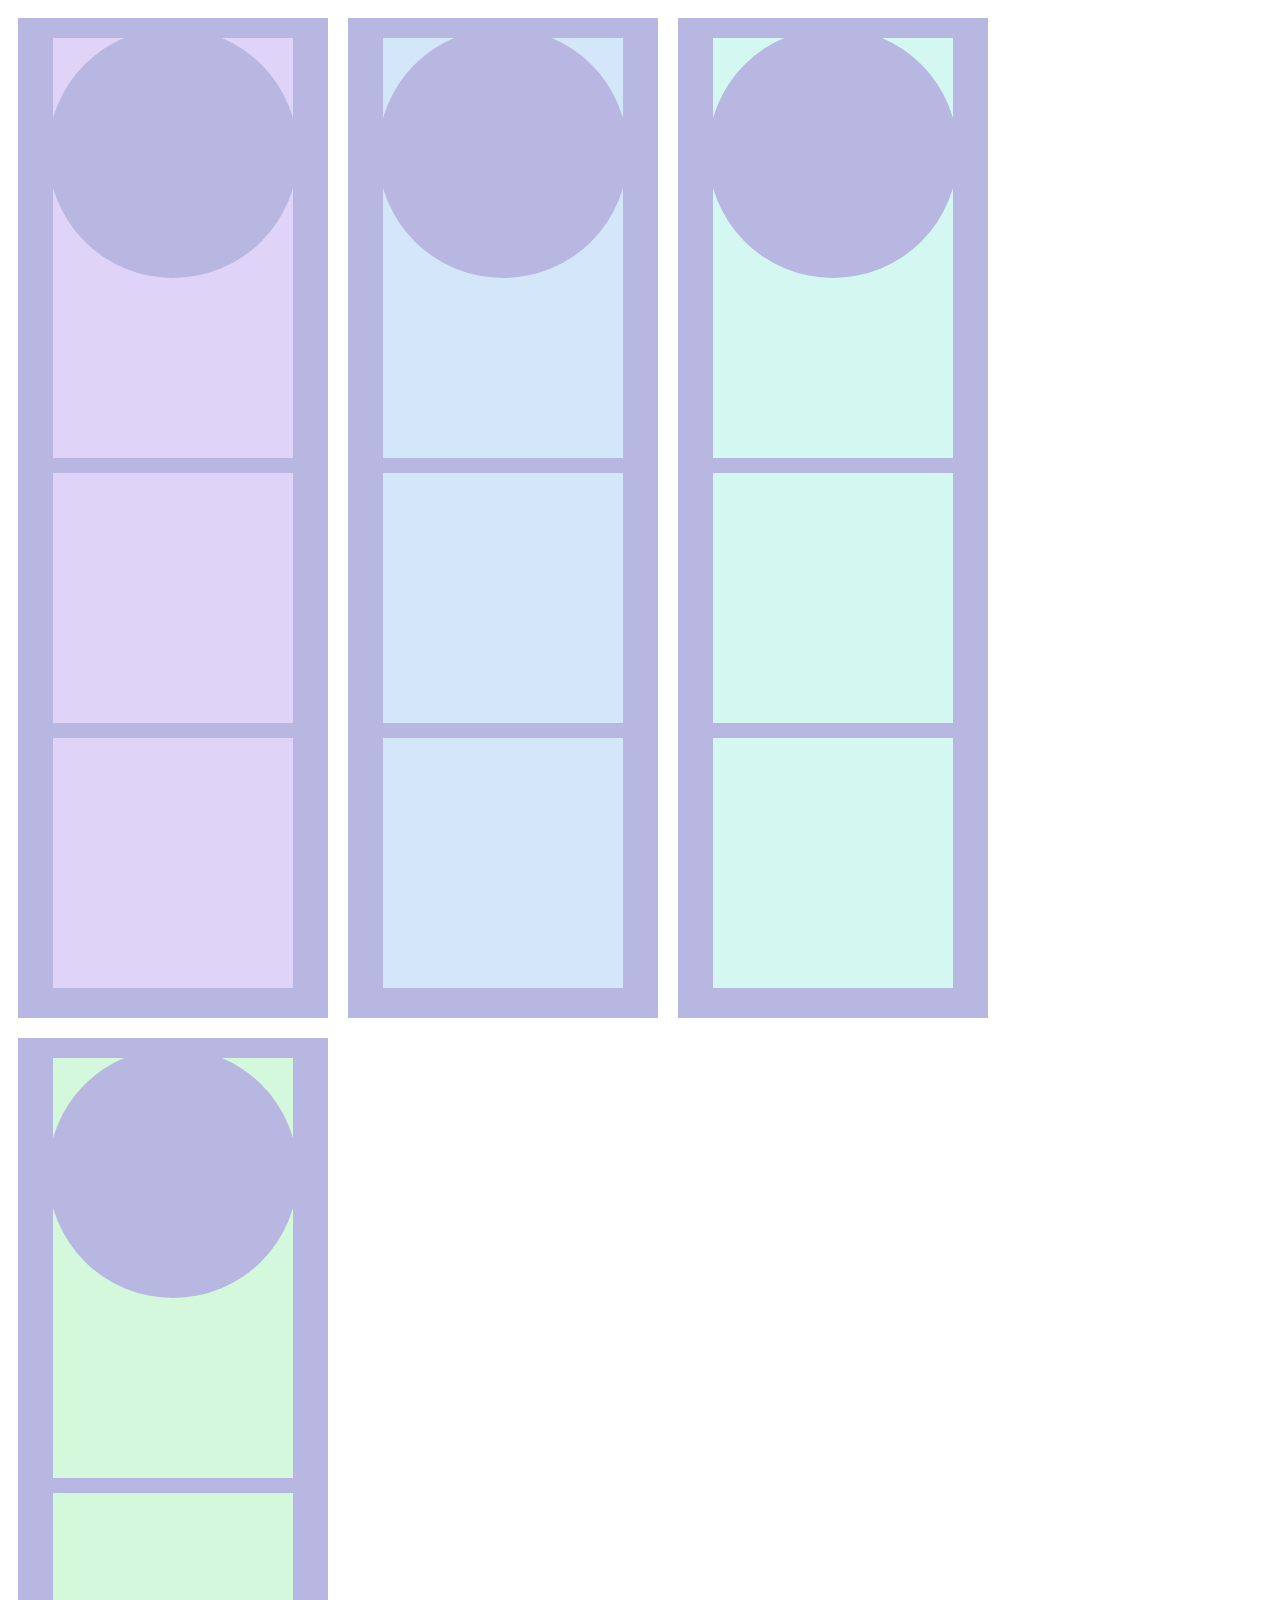
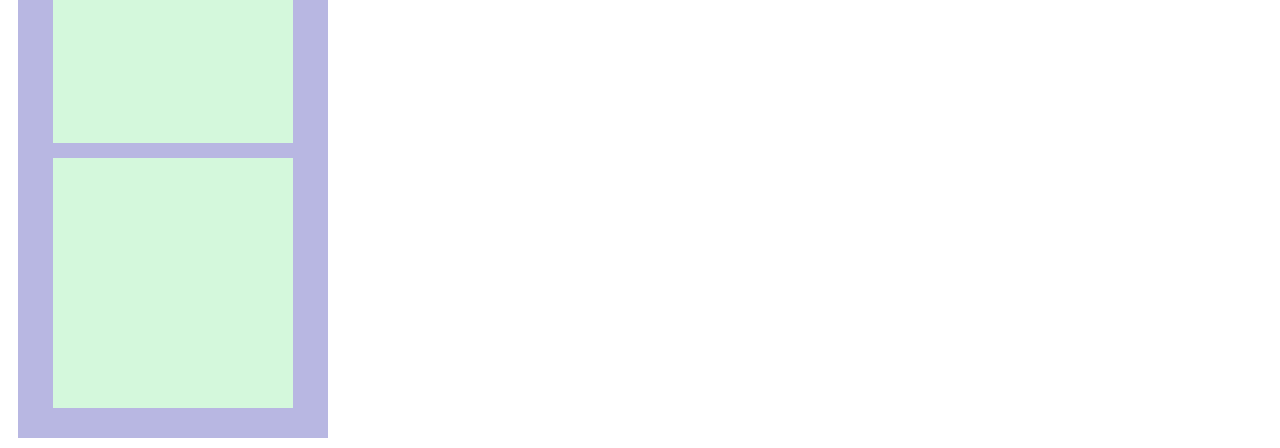
==== 0/CV numérique/index.html @ 0eafa218 "colonnes, parties colorées finies" ====
<!DOCTYPE html>
<html lang="fr" dir="ltr">
    <head>
        <meta charset="utf-8"/>
        <title>CV numérique</title>
        <link rel="stylesheet" href="assets/css/style.css"/>
        <link href="https://fonts.googleapis.com/css?family=Sen|Yanone+Kaffeesatz&display=swap" rel="stylesheet"/>
    </head>
    <body>
        <div class="background">
            <div class="moonBackground"></div>
            <div id="block1Column1"></div>
            <div class="blockColumn1"></div>
            <div class="blockColumn1"></div>
        </div>
        <div class="background">
            <div class="moonBackground"></div>
            <div id="block1Column2"></div>
            <div class="blockColumn2"></div>
            <div class="blockColumn2"></div>
        </div>
        <div class="background">
            <div class="moonBackground"></div>
            <div id="block1Column3"></div>
            <div class="blockColumn3"></div>
            <div class="blockColumn3"></div>
        </div>
        <div class="background">
            <div class="moonBackground"></div>
            <div id="block1Column4"></div>
            <div class="blockColumn4"></div>
            <div class="blockColumn4"></div>
        </div>
    </body>
</html>
---- 0/CV numérique/assets/css/style.css ----
/*Fond*/
.background{
background-color:#B8B7E2;
float:left;
width:310px;
height:1000px;
margin:10px;
}
/*Lunes*/

.moonBackground{
    background-color:#B8B7E2;
    position:absolute;
    margin-top:10px;
    margin-right:30px;
    margin-left:30px;
    width:250px;
    height:250px;
    border-radius:50%;
}
/*Colonne 1*/
#block1Column1{
    background-color:#DFD4F8;
    height:420px;
    margin-right:35px;
    margin-left:35px;
    margin-top:20px;
}

.blockColumn1{
    background-color:#DFD4F8;
    height:250px;
    margin-right:35px;
    margin-left:35px;
    margin-top:15px;
}
/*Colonne 2*/
#block1Column2{
    background-color:#D4E7F8;
    height:420px;
    margin-right:35px;
    margin-left:35px;
    margin-top:20px;
}

.blockColumn2{
    background-color:#D4E7F8;
    height:250px;
    margin-right:35px;
    margin-left:35px;
    margin-top:15px;
}
/*Colonne 3*/
#block1Column3{
    background-color:#D4F8F1;
    height:420px;
    margin-right:35px;
    margin-left:35px;
    margin-top:20px;
}

.blockColumn3{
    background-color:#D4F8F1;
    height:250px;
    margin-right:35px;
    margin-left:35px;
    margin-top:15px;
}
/*Colonne 4*/
#block1Column4{
    background-color:#D4F8DC;
    height:420px;
    margin-right:35px;
    margin-left:35px;
    margin-top:20px;
}

.blockColumn4{
    background-color:#D4F8DC;
    height:250px;
    margin-right:35px;
    margin-left:35px;
    margin-top:15px;
}
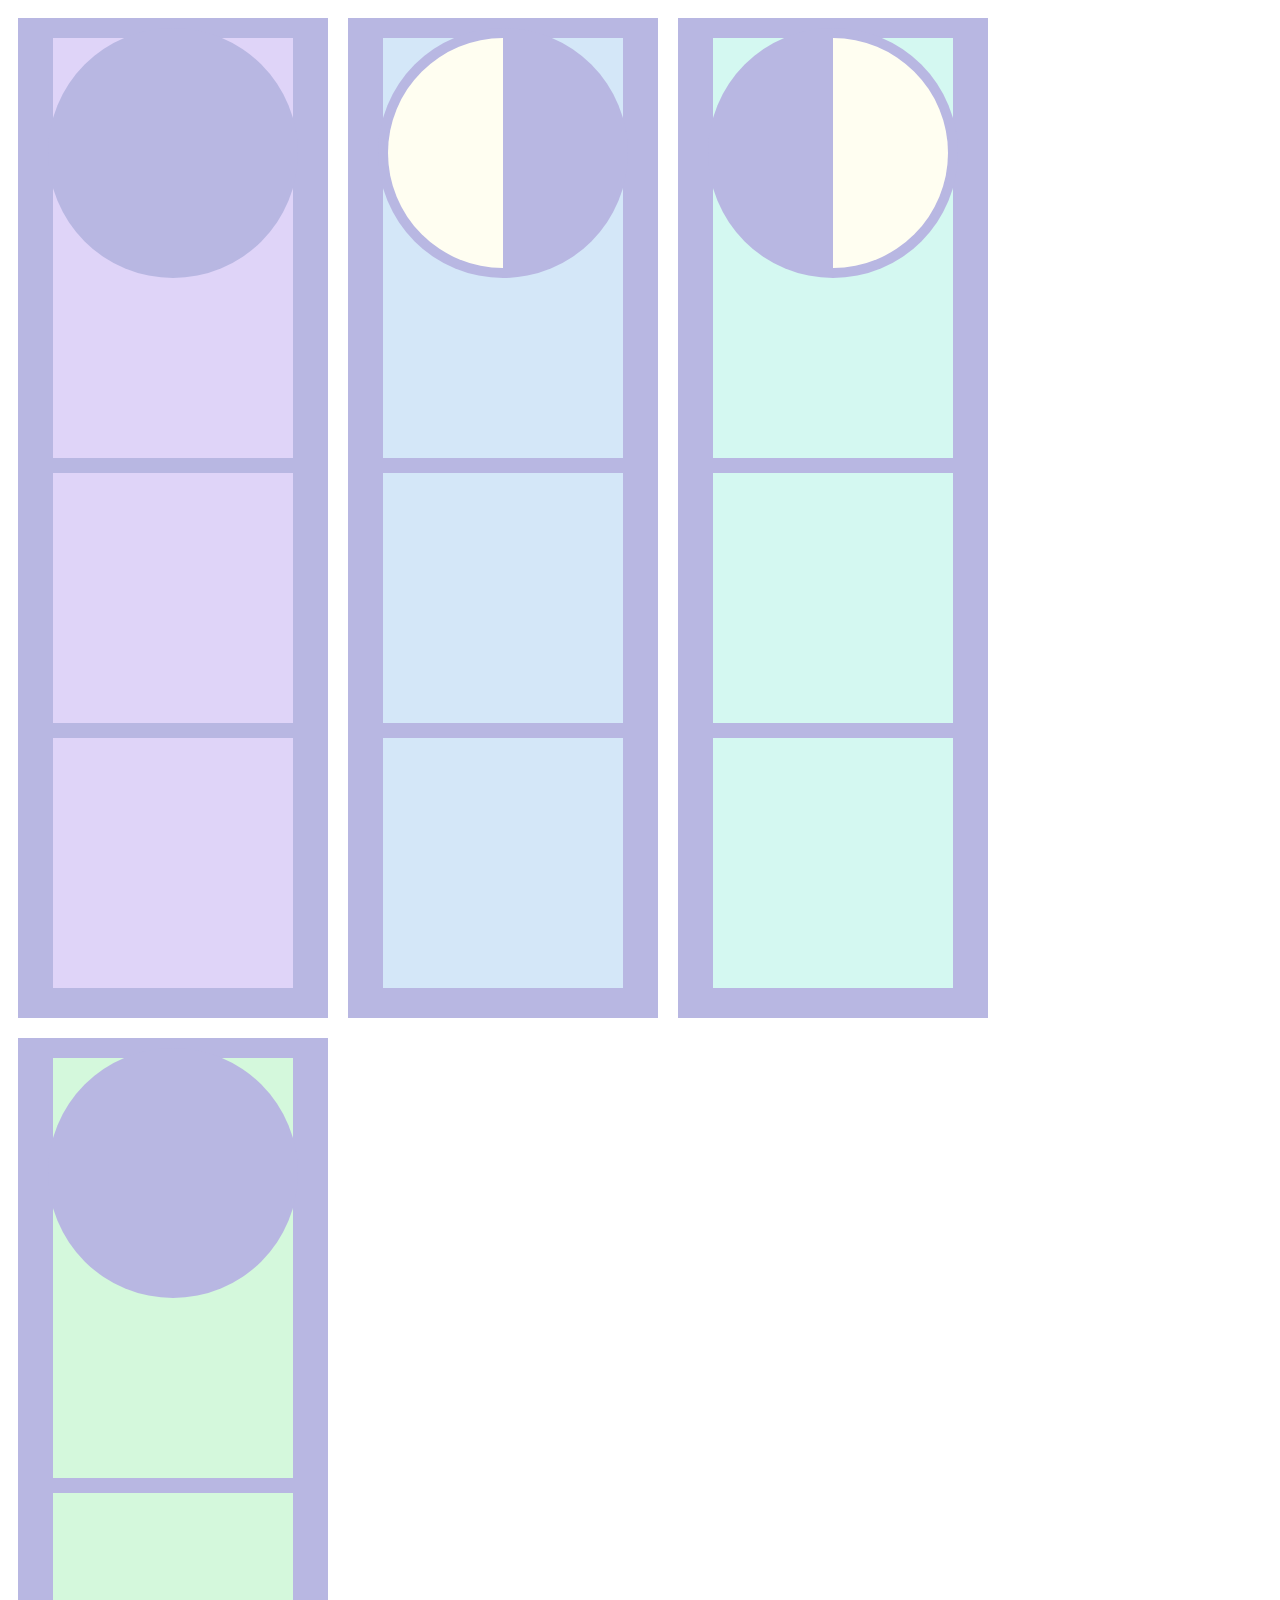
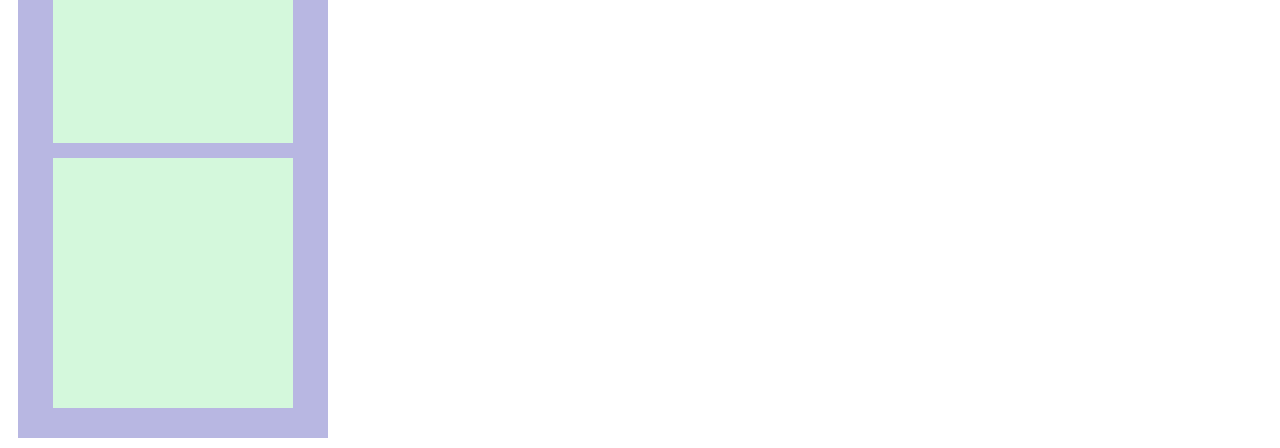
==== commit 767aa178: "2 lunes sur 4 intégrées" ====
--- a/0/CV numérique/index.html
+++ b/0/CV numérique/index.html
@@ -7,24 +7,32 @@
         <link href="https://fonts.googleapis.com/css?family=Sen|Yanone+Kaffeesatz&display=swap" rel="stylesheet"/>
     </head>
     <body>
+        <!--Colonne 1-->
         <div class="background">
             <div class="moonBackground"></div>
             <div id="block1Column1"></div>
             <div class="blockColumn1"></div>
             <div class="blockColumn1"></div>
         </div>
+        <!--Colonne 2-->
         <div class="background">
-            <div class="moonBackground"></div>
+            <div class="moonBackground">
+                <div id="moon2"></div>
+            </div>
             <div id="block1Column2"></div>
             <div class="blockColumn2"></div>
             <div class="blockColumn2"></div>
         </div>
+        <!--Colonne 3-->
         <div class="background">
-            <div class="moonBackground"></div>
+            <div class="moonBackground">
+                <div id="moon3"></div>
+            </div>
             <div id="block1Column3"></div>
             <div class="blockColumn3"></div>
             <div class="blockColumn3"></div>
         </div>
+        <!--Colonne 4-->
         <div class="background">
             <div class="moonBackground"></div>
             <div id="block1Column4"></div>
--- a/0/CV numérique/assets/css/style.css
+++ b/0/CV numérique/assets/css/style.css
@@ -7,6 +7,26 @@
 margin:10px;
 }
 /*Lunes*/
+#moon2{
+    background-color:#FFFEF1;
+    z-index:1;
+    border-radius:115px 0 0 115px;
+    position:absolute;
+    width:115px;
+    height:230px;
+    margin:10px;
+}
+
+#moon3{
+    background-color:#FFFEF1;
+    z-index:1;
+    border-radius:0 115px 115px 0;
+    position:absolute;
+    width:115px;
+    height:230px;
+    margin:10px;
+    margin-left:125px;
+}
 
 .moonBackground{
     background-color:#B8B7E2;
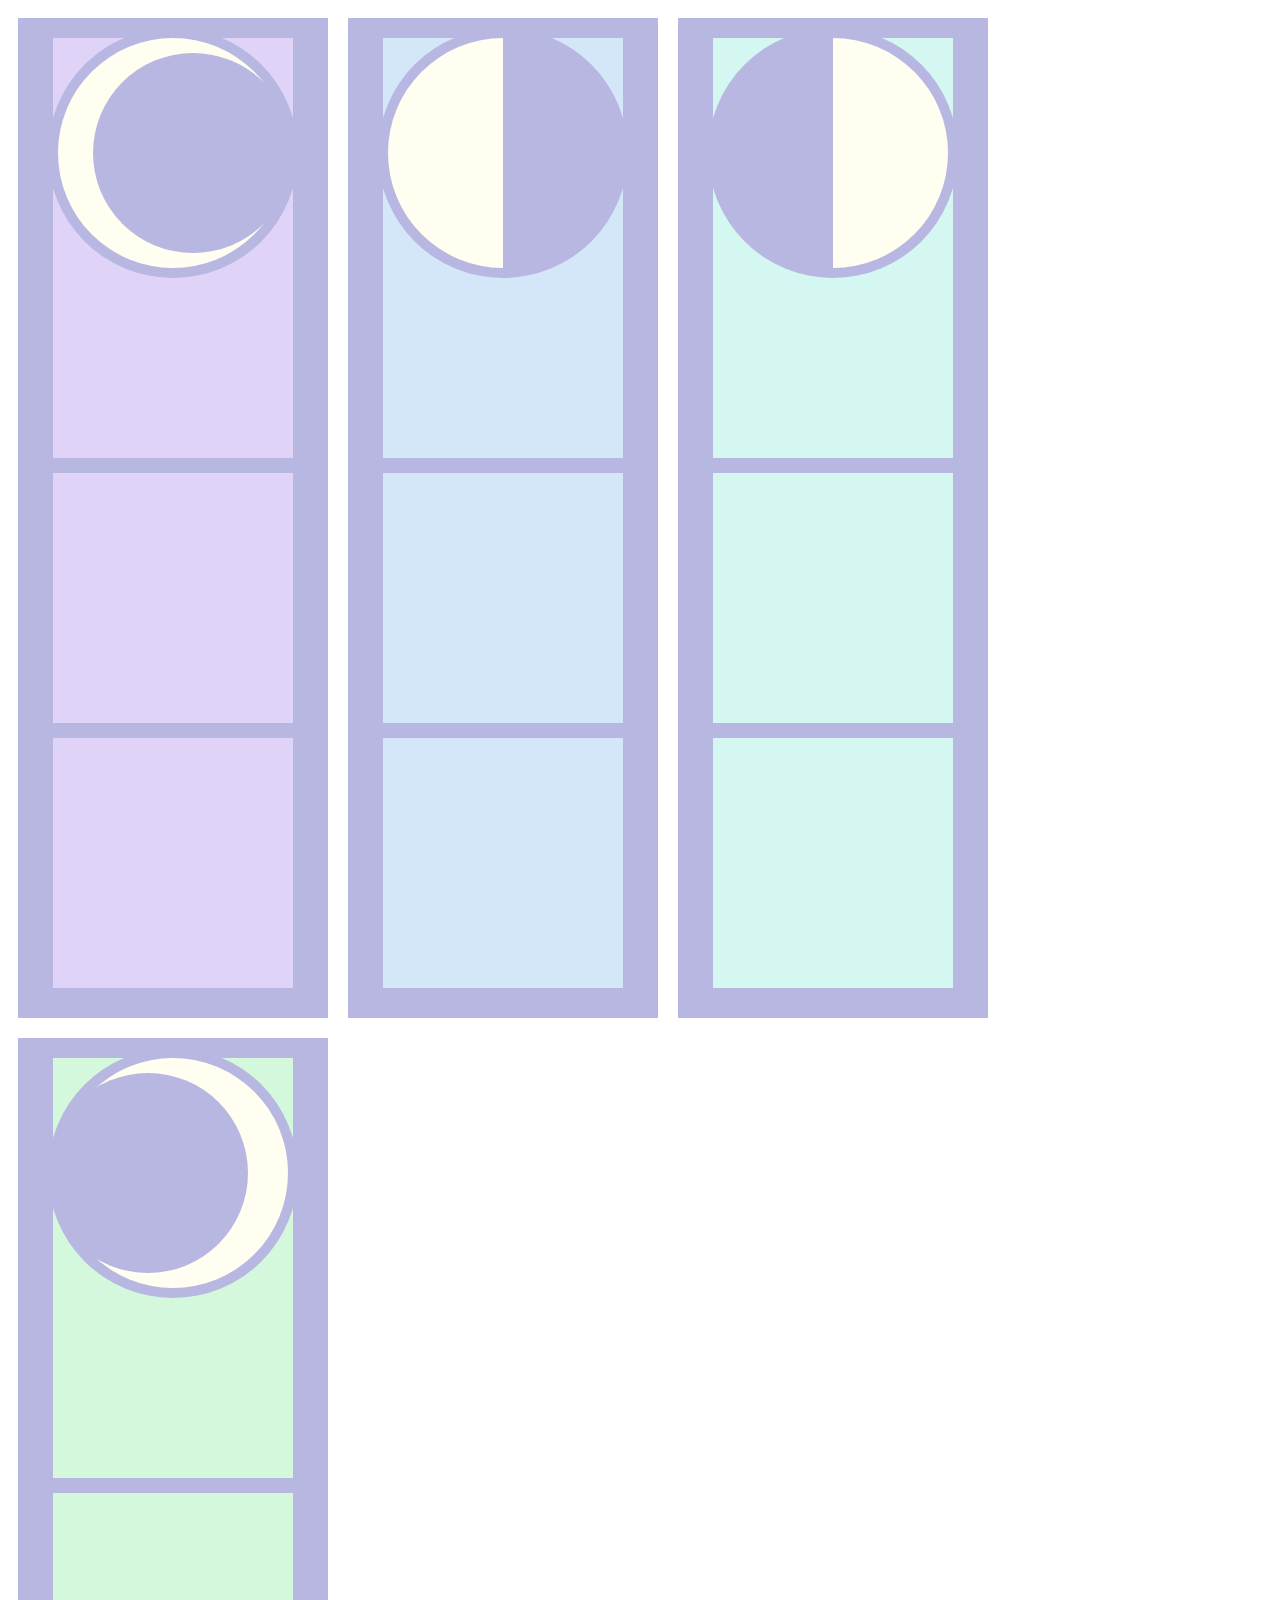
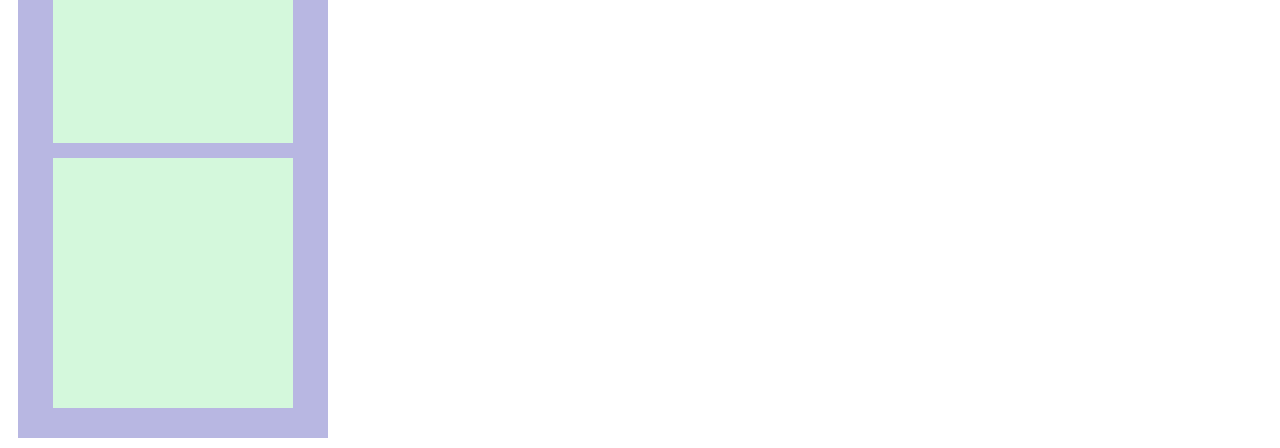
==== commit 37642ebc: "intégration lunes finie" ====
--- a/0/CV numérique/index.html
+++ b/0/CV numérique/index.html
@@ -7,34 +7,48 @@
         <link href="https://fonts.googleapis.com/css?family=Sen|Yanone+Kaffeesatz&display=swap" rel="stylesheet"/>
     </head>
     <body>
-        <!--Colonne 1-->
+        <!--------Colonne 1-------->
         <div class="background">
-            <div class="moonBackground"></div>
+            <!--Lune-->
+            <div class="moonBackground">
+                <div id="overMoon1"></div>
+                <div id="moon1"></div>
+            </div>
+            <!--Blocs de couleur-->
             <div id="block1Column1"></div>
             <div class="blockColumn1"></div>
             <div class="blockColumn1"></div>
         </div>
-        <!--Colonne 2-->
+        <!--------Colonne 2-------->
         <div class="background">
+            <!--Lune-->
             <div class="moonBackground">
                 <div id="moon2"></div>
             </div>
+            <!--Blocs de couleur-->
             <div id="block1Column2"></div>
             <div class="blockColumn2"></div>
             <div class="blockColumn2"></div>
         </div>
-        <!--Colonne 3-->
+        <!--------Colonne 3-------->
         <div class="background">
+            <!--Lune-->
             <div class="moonBackground">
                 <div id="moon3"></div>
             </div>
+            <!--Blocs de couleur-->
             <div id="block1Column3"></div>
             <div class="blockColumn3"></div>
             <div class="blockColumn3"></div>
         </div>
-        <!--Colonne 4-->
+        <!--------Colonne 4-------->
         <div class="background">
-            <div class="moonBackground"></div>
+            <!--Lune-->
+            <div class="moonBackground">
+                <div id="overMoon4"></div>
+                <div id="moon4"></div>
+            </div>
+            <!--Blocs de couleur-->
             <div id="block1Column4"></div>
             <div class="blockColumn4"></div>
             <div class="blockColumn4"></div>
--- a/0/CV numérique/assets/css/style.css
+++ b/0/CV numérique/assets/css/style.css
@@ -6,7 +6,28 @@
 height:1000px;
 margin:10px;
 }
-/*Lunes*/
+/*------Lunes------*/
+/*Lune 1*/
+#overMoon1{
+    background-color:#B8B7E2;
+    z-index:1;
+    position:absolute;
+    border-radius:50%;
+    height:200px;
+    width:200px;
+    margin-top:25px;
+    margin-left:45px;
+}
+
+#moon1{
+    background-color:#FFFEF1;
+    position:absolute;
+    border-radius:50%;
+    height:230px;
+    width:230px;
+    margin:10px;
+}
+/*Lune 2*/
 #moon2{
     background-color:#FFFEF1;
     z-index:1;
@@ -16,7 +37,7 @@
     height:230px;
     margin:10px;
 }
-
+/*Lune 3*/
 #moon3{
     background-color:#FFFEF1;
     z-index:1;
@@ -27,7 +48,27 @@
     margin:10px;
     margin-left:125px;
 }
+/*Lune 4*/
+#overMoon4{
+    background-color:#B8B7E2;
+    z-index:1;
+    position:absolute;
+    border-radius:50%;
+    height:200px;
+    width:200px;
+    margin-top:25px;
+    margin-right:45px;
+}
 
+#moon4{
+    background-color:#FFFEF1;
+    position:absolute;
+    border-radius:50%;
+    height:230px;
+    width:230px;
+    margin:10px;
+}
+/*Fond des lunes*/
 .moonBackground{
     background-color:#B8B7E2;
     position:absolute;
@@ -38,6 +79,7 @@
     height:250px;
     border-radius:50%;
 }
+/*------Blocs de couleur------*/
 /*Colonne 1*/
 #block1Column1{
     background-color:#DFD4F8;
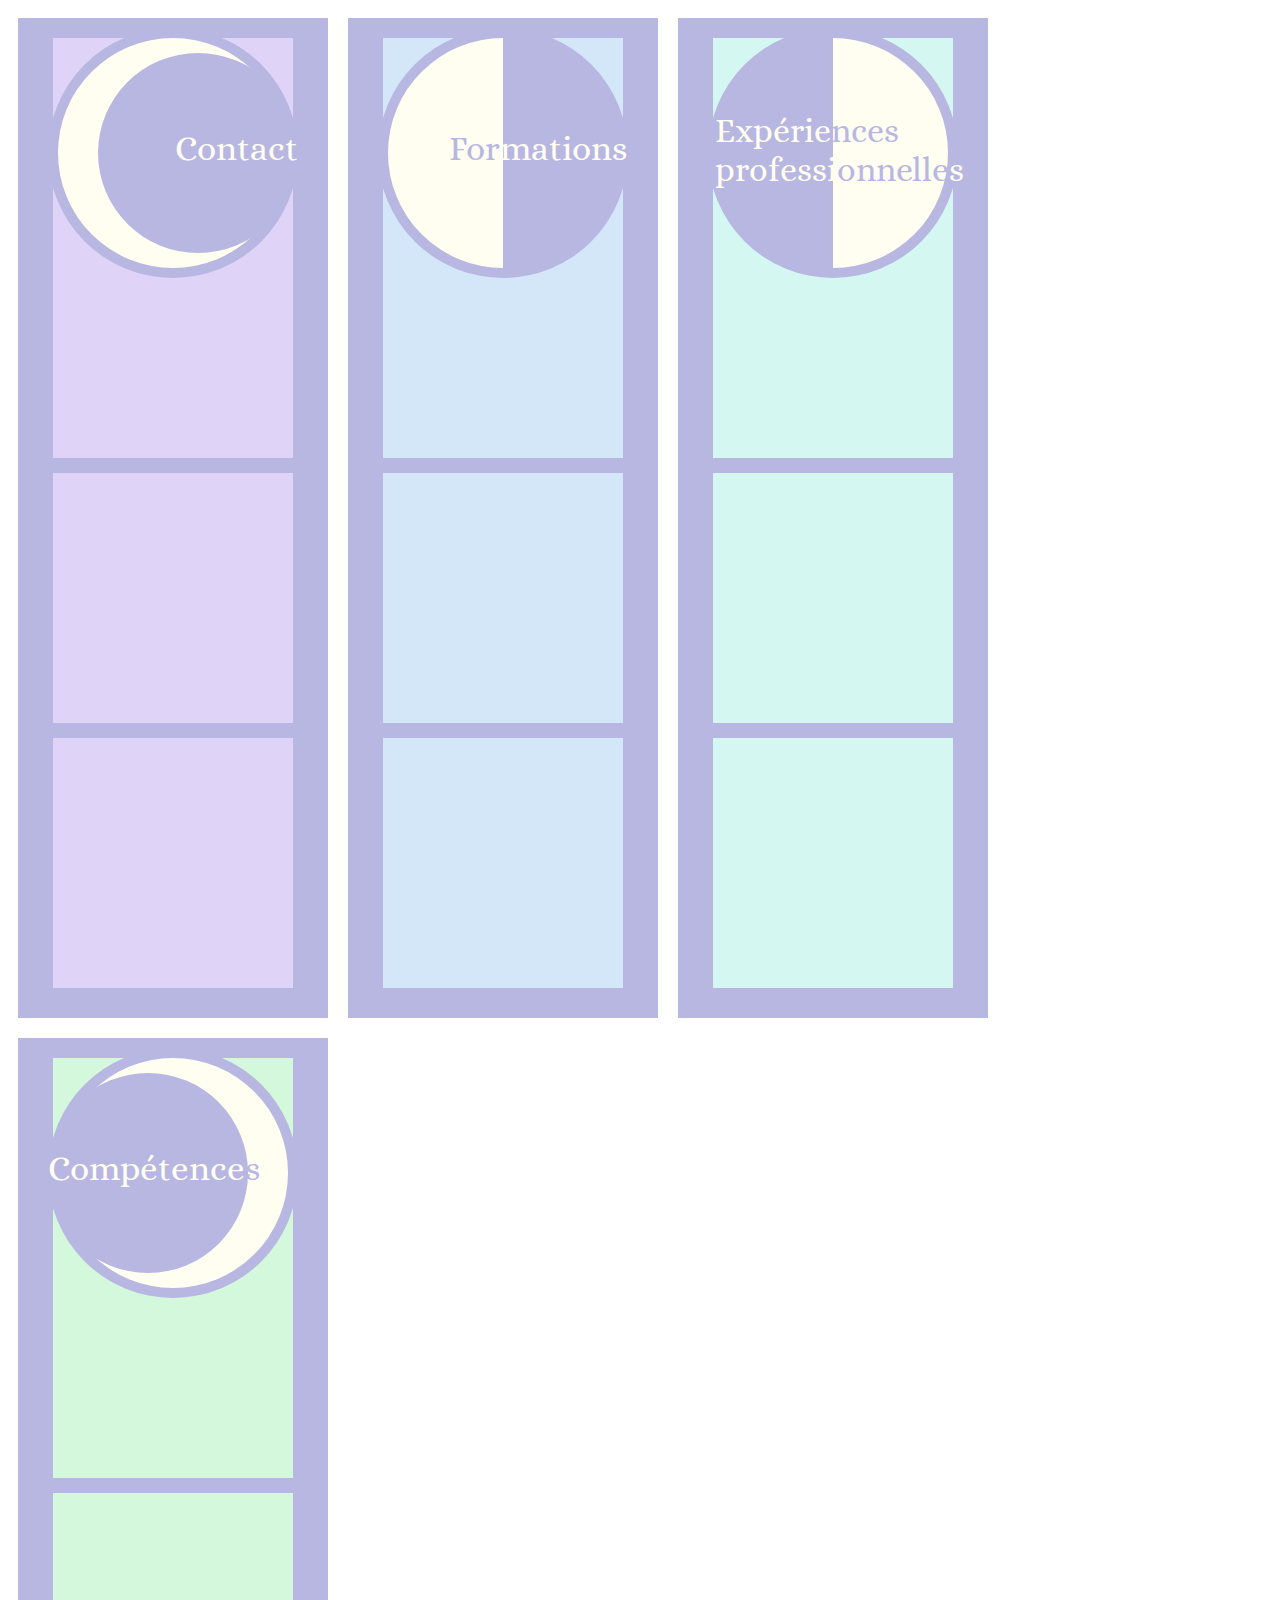
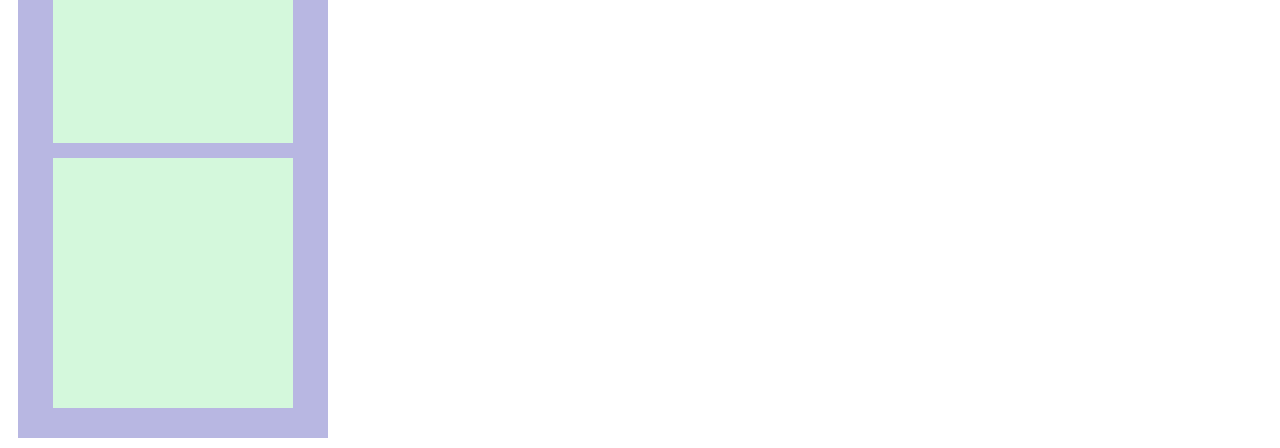
==== commit fd8c89e6: "titres ajoutés" ====
--- a/0/CV numérique/index.html
+++ b/0/CV numérique/index.html
@@ -4,13 +4,14 @@
         <meta charset="utf-8"/>
         <title>CV numérique</title>
         <link rel="stylesheet" href="assets/css/style.css"/>
-        <link href="https://fonts.googleapis.com/css?family=Sen|Yanone+Kaffeesatz&display=swap" rel="stylesheet"/>
+        <link href="https://fonts.googleapis.com/css2?family=Alice&family=Gotu&family=Poly&display=swap" rel="stylesheet">
     </head>
     <body>
         <!--------Colonne 1-------->
         <div class="background">
             <!--Lune-->
             <div class="moonBackground">
+                <p id="contact">Contact</p>
                 <div id="overMoon1"></div>
                 <div id="moon1"></div>
             </div>
@@ -23,6 +24,7 @@
         <div class="background">
             <!--Lune-->
             <div class="moonBackground">
+                <p id="formations"><span class="purpleTitle">For</span>mations</p>
                 <div id="moon2"></div>
             </div>
             <!--Blocs de couleur-->
@@ -34,6 +36,7 @@
         <div class="background">
             <!--Lune-->
             <div class="moonBackground">
+                <p id="professionalXp">Expérie<span class="purpleTitle">nces</span> professi<span class="purpleTitle">onnelle</span>s</p>
                 <div id="moon3"></div>
             </div>
             <!--Blocs de couleur-->
@@ -45,6 +48,7 @@
         <div class="background">
             <!--Lune-->
             <div class="moonBackground">
+                <p id="skills">Compétence<span class="purpleTitle">s</span>s</p>
                 <div id="overMoon4"></div>
                 <div id="moon4"></div>
             </div>
--- a/0/CV numérique/assets/css/style.css
+++ b/0/CV numérique/assets/css/style.css
@@ -16,7 +16,7 @@
     height:200px;
     width:200px;
     margin-top:25px;
-    margin-left:45px;
+    margin-left:50px;
 }
 
 #moon1{
@@ -57,7 +57,6 @@
     height:200px;
     width:200px;
     margin-top:25px;
-    margin-right:45px;
 }
 
 #moon4{
@@ -79,68 +78,70 @@
     height:250px;
     border-radius:50%;
 }
+/*------Texte------*/
+/*Titres*/
+.purpleTitle{
+    color:#B8B7E2;
+}
+#contact, #formations, #professionalXp, #skills {
+    font-family:'Alice',serif;
+    z-index:2;
+    position:relative;
+    color:#FFFEF1;
+}
+/*Contact*/
+#contact{
+    font-size:35px;
+    float:right;
+    margin-top:40%;
+}
+/*Formations*/
+#formations{
+    font-size:35px;
+    float:right;
+    margin-top:40%;
+}
+/*Expériences professionnelles*/
+#professionalXp{
+    font-size:34px;
+    float:left;
+    margin-left:7px;
+    margin-top:33%;
+}
+/*Compétences*/
+#skills{
+    font-size:35px;
+    float:left;
+    margin-top:40%;
+}
+
 /*------Blocs de couleur------*/
-/*Colonne 1*/
-#block1Column1{
-    background-color:#DFD4F8;
+.blockColumn1, .blockColumn2, .blockColumn3, .blockColumn4{
+    height:250px;
+    margin-right:35px;
+    margin-left:35px;
+    margin-top:15px;
+}
+
+#block1Column1, #block1Column2, #block1Column3, #block1Column4{
     height:420px;
     margin-right:35px;
     margin-left:35px;
     margin-top:20px;
 }
-
-.blockColumn1{
+/*Colonne 1*/
+#block1Column1, .blockColumn1{
     background-color:#DFD4F8;
-    height:250px;
-    margin-right:35px;
-    margin-left:35px;
-    margin-top:15px;
 }
 /*Colonne 2*/
-#block1Column2{
+#block1Column2, .blockColumn2{
     background-color:#D4E7F8;
-    height:420px;
-    margin-right:35px;
-    margin-left:35px;
-    margin-top:20px;
-}
-
-.blockColumn2{
-    background-color:#D4E7F8;
-    height:250px;
-    margin-right:35px;
-    margin-left:35px;
-    margin-top:15px;
 }
 /*Colonne 3*/
-#block1Column3{
+#block1Column3, .blockColumn3{
     background-color:#D4F8F1;
-    height:420px;
-    margin-right:35px;
-    margin-left:35px;
-    margin-top:20px;
-}
-
-.blockColumn3{
-    background-color:#D4F8F1;
-    height:250px;
-    margin-right:35px;
-    margin-left:35px;
-    margin-top:15px;
 }
 /*Colonne 4*/
-#block1Column4{
+#block1Column4, .blockColumn4{
     background-color:#D4F8DC;
-    height:420px;
-    margin-right:35px;
-    margin-left:35px;
-    margin-top:20px;
-}
-
-.blockColumn4{
-    background-color:#D4F8DC;
-    height:250px;
-    margin-right:35px;
-    margin-left:35px;
-    margin-top:15px;
 }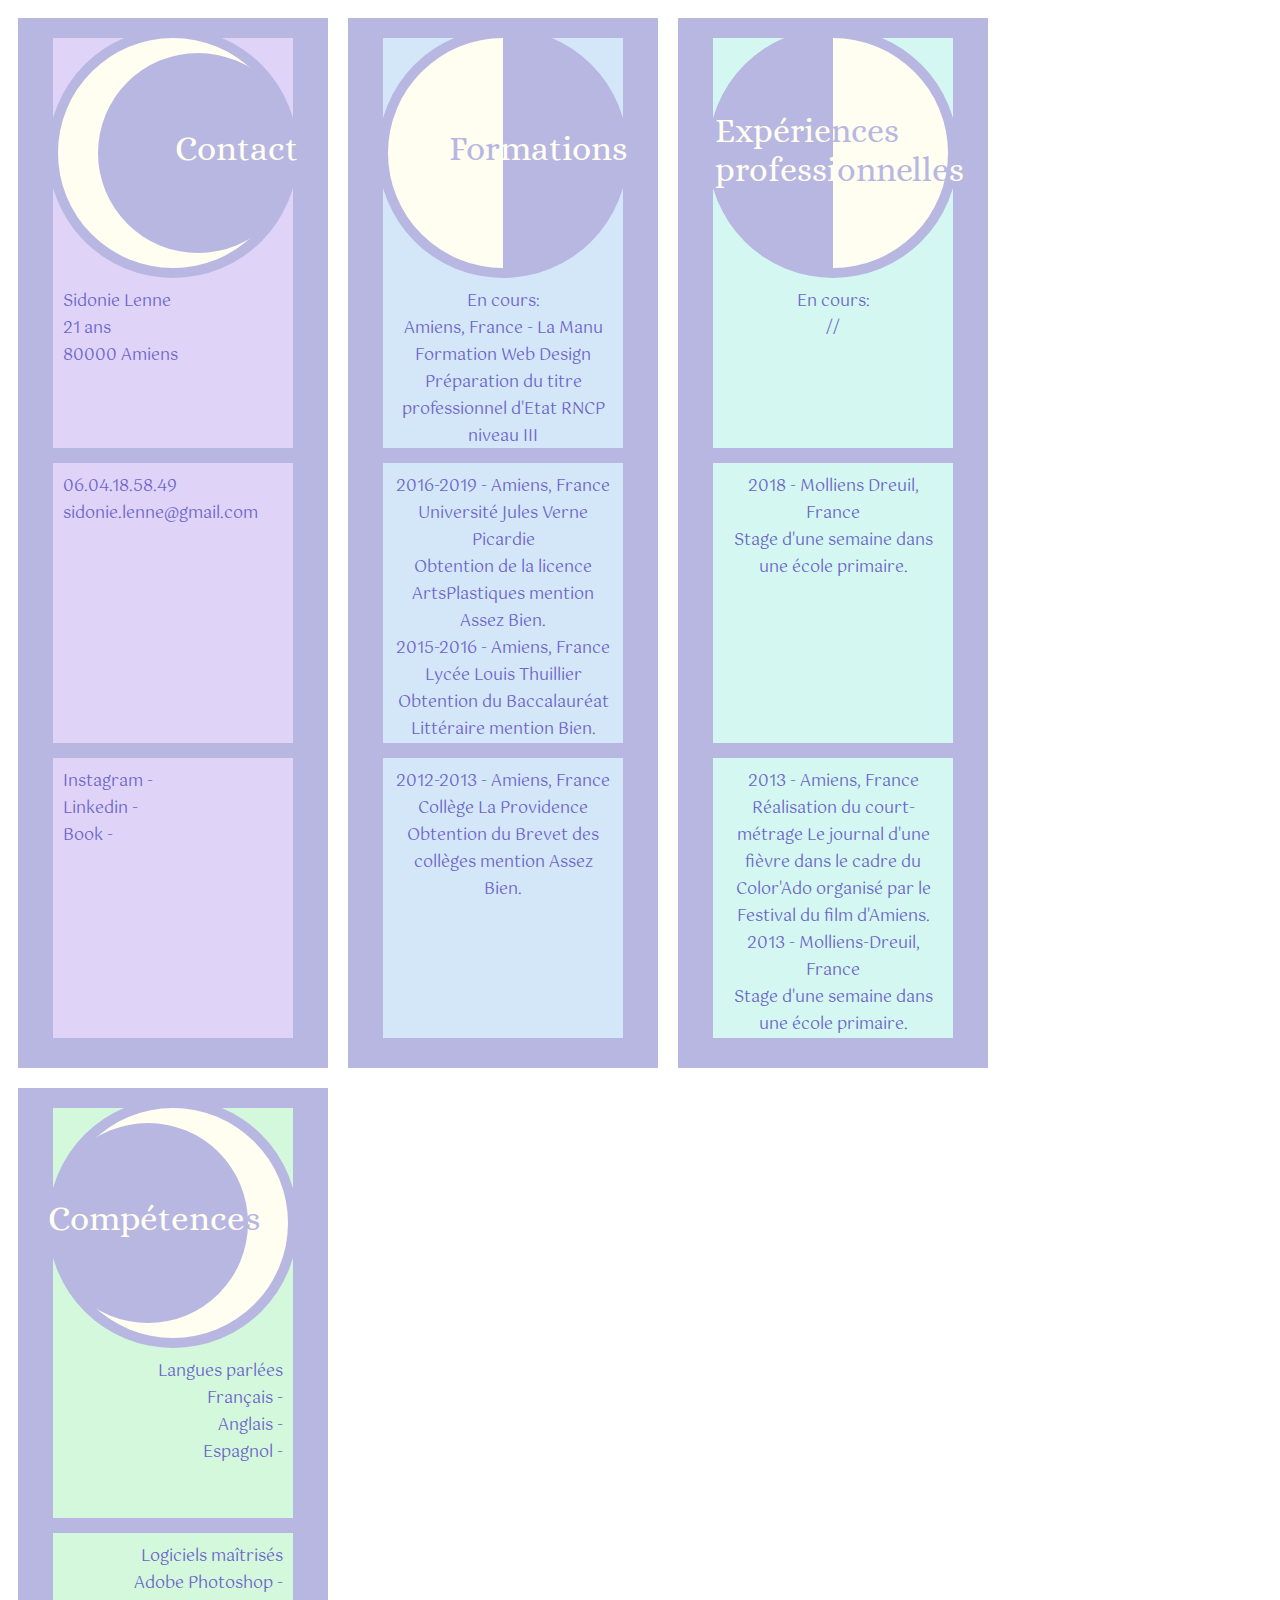
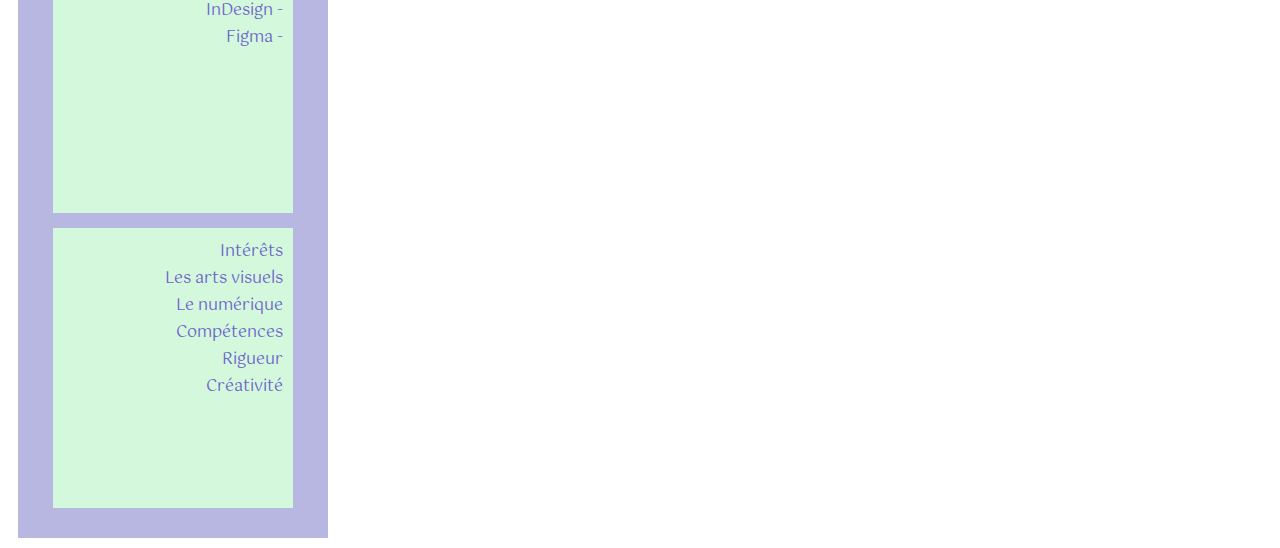
==== commit 6e6c83ea: "texte en cours d'intégration" ====
--- a/0/CV numérique/index.html
+++ b/0/CV numérique/index.html
@@ -16,9 +16,26 @@
                 <div id="moon1"></div>
             </div>
             <!--Blocs de couleur-->
-            <div id="block1Column1"></div>
-            <div class="blockColumn1"></div>
-            <div class="blockColumn1"></div>
+            <div id="block1Column1">
+                <ul>
+                    <li>Sidonie Lenne</li>
+                    <li>21 ans</li>
+                    <li>80000 Amiens</li>
+                </ul>
+            </div>
+            <div class="blockColumn1">
+                <ul>
+                    <li>06.04.18.58.49</li>
+                    <li>sidonie.lenne@gmail.com</li>
+                </ul>
+            </div>
+            <div class="blockColumn1">
+                <ul>
+                    <li>Instagram - </li>
+                    <li>Linkedin - </li>
+                    <li>Book - </li>
+                </ul>
+            </div>
         </div>
         <!--------Colonne 2-------->
         <div class="background">
@@ -28,9 +45,33 @@
                 <div id="moon2"></div>
             </div>
             <!--Blocs de couleur-->
-            <div id="block1Column2"></div>
-            <div class="blockColumn2"></div>
-            <div class="blockColumn2"></div>
+            <div id="block1Column2">
+                <ul class="textCenter">
+                    <li>En cours:</li>
+                    <li>Amiens, France - La Manu</li>
+                    <li>Formation Web Design</li>
+                    <li>Préparation du titre</li>
+                    <li>professionnel d'Etat RNCP</li>
+                    <li>niveau III</li>
+                </ul>
+            </div>
+            <div class="blockColumn2">
+                <ul class="textCenter">
+                    <li>2016-2019 - Amiens, France</li>
+                    <li>Université Jules Verne Picardie</li>
+                    <li>Obtention de la licence ArtsPlastiques mention Assez Bien.</li>
+                    <li>2015-2016 - Amiens, France</li>
+                    <li>Lycée Louis Thuillier</li>
+                    <li>Obtention du Baccalauréat Littéraire mention Bien.</li>
+                </ul>
+            </div>
+            <div class="blockColumn2">
+                <ul class="textCenter">
+                    <li>2012-2013 - Amiens, France</li>
+                    <li>Collège La Providence</li>
+                    <li>Obtention du Brevet des collèges mention Assez Bien.</li>
+                </ul>
+            </div>
         </div>
         <!--------Colonne 3-------->
         <div class="background">
@@ -40,9 +81,28 @@
                 <div id="moon3"></div>
             </div>
             <!--Blocs de couleur-->
-            <div id="block1Column3"></div>
-            <div class="blockColumn3"></div>
-            <div class="blockColumn3"></div>
+            <div id="block1Column3">
+                <ul class="textCenter">
+                    <li>En cours:</li>
+                    <li>//</li>
+                </ul>
+            </div>
+            <div class="blockColumn3">
+                <ul class="textCenter">
+                    <li>2018 - Molliens Dreuil, France</li>
+                    <li>Stage d'une semaine dans une école primaire.</li>
+                    </ul>
+            </div>
+            <div class="blockColumn3">
+                <ul class="textCenter">
+                    <li>2013 - Amiens, France</li>
+                    <li>Réalisation du court-métrage Le journal d'une fièvre dans le cadre 
+                        du Color'Ado organisé par le Festival du film d'Amiens.
+                    </li>
+                    <li>2013 - Molliens-Dreuil, France</li>
+                    <li>Stage d'une semaine dans une école primaire.</li>
+                    </ul>
+            </div>
         </div>
         <!--------Colonne 4-------->
         <div class="background">
@@ -53,9 +113,34 @@
                 <div id="moon4"></div>
             </div>
             <!--Blocs de couleur-->
-            <div id="block1Column4"></div>
-            <div class="blockColumn4"></div>
-            <div class="blockColumn4"></div>
+            <div id="block1Column4">
+                <ul class="textRight">
+                <li>Langues parlées</li>
+                <li>Français - </li>
+                <li>Anglais - </li>
+                <li>Espagnol - </li>
+                </ul>
+            </div>
+            <div class="blockColumn4">
+                <ul class="textRight">
+                    <li>Logiciels maîtrisés</li>
+                    <li>Adobe Photoshop - </li>
+                    <li>InDesign - </li>
+                    <li>Figma - </li>
+                    </ul>
+            </div>
+            <div class="blockColumn4">
+                <ul class="textRight">
+                    <li>Intérêts</li>
+                    <li>Les arts visuels</li>
+                    <li>Le numérique</li>
+                </ul>
+                <ul class="textRight">
+                    <li>Compétences</li>
+                    <li>Rigueur</li>
+                    <li>Créativité</li>
+                    </ul>
+            </div>
         </div>
     </body>
 </html>--- a/0/CV numérique/assets/css/style.css
+++ b/0/CV numérique/assets/css/style.css
@@ -3,10 +3,10 @@
 background-color:#B8B7E2;
 float:left;
 width:310px;
-height:1000px;
+height:1050px;
 margin:10px;
 }
-/*------Lunes------*/
+/*------------Lunes------------*/
 /*Lune 1*/
 #overMoon1{
     background-color:#B8B7E2;
@@ -78,7 +78,7 @@
     height:250px;
     border-radius:50%;
 }
-/*------Texte------*/
+/*------------Texte------------*/
 /*Titres*/
 .purpleTitle{
     color:#B8B7E2;
@@ -114,20 +114,42 @@
     float:left;
     margin-top:40%;
 }
+/*Textes colonnes*/
+/*.listTitle{
+    font-weight: bold;
+}*/
 
-/*------Blocs de couleur------*/
+ul{
+    list-style-type:none;
+    display: contents;
+    font-family:'Gotu',serif;
+    color:#6C64CA;
+}
+
+.textCenter{
+    text-align:center;
+}
+
+.textRight{
+    text-align:right;
+}
+/*------------Blocs de couleur------------*/
+#block1Column1, #block1Column2, #block1Column3, #block1Column4{
+    margin-right:35px;
+    margin-left:35px;
+    margin-top:20px;
+    padding-left:10px;
+    padding-right:10px;
+    padding-bottom:10px;
+    height:150px;
+    padding-top:250px;
+}
 .blockColumn1, .blockColumn2, .blockColumn3, .blockColumn4{
-    height:250px;
+    height:260px;
     margin-right:35px;
     margin-left:35px;
     margin-top:15px;
-}
-
-#block1Column1, #block1Column2, #block1Column3, #block1Column4{
-    height:420px;
-    margin-right:35px;
-    margin-left:35px;
-    margin-top:20px;
+    padding:10px;
 }
 /*Colonne 1*/
 #block1Column1, .blockColumn1{
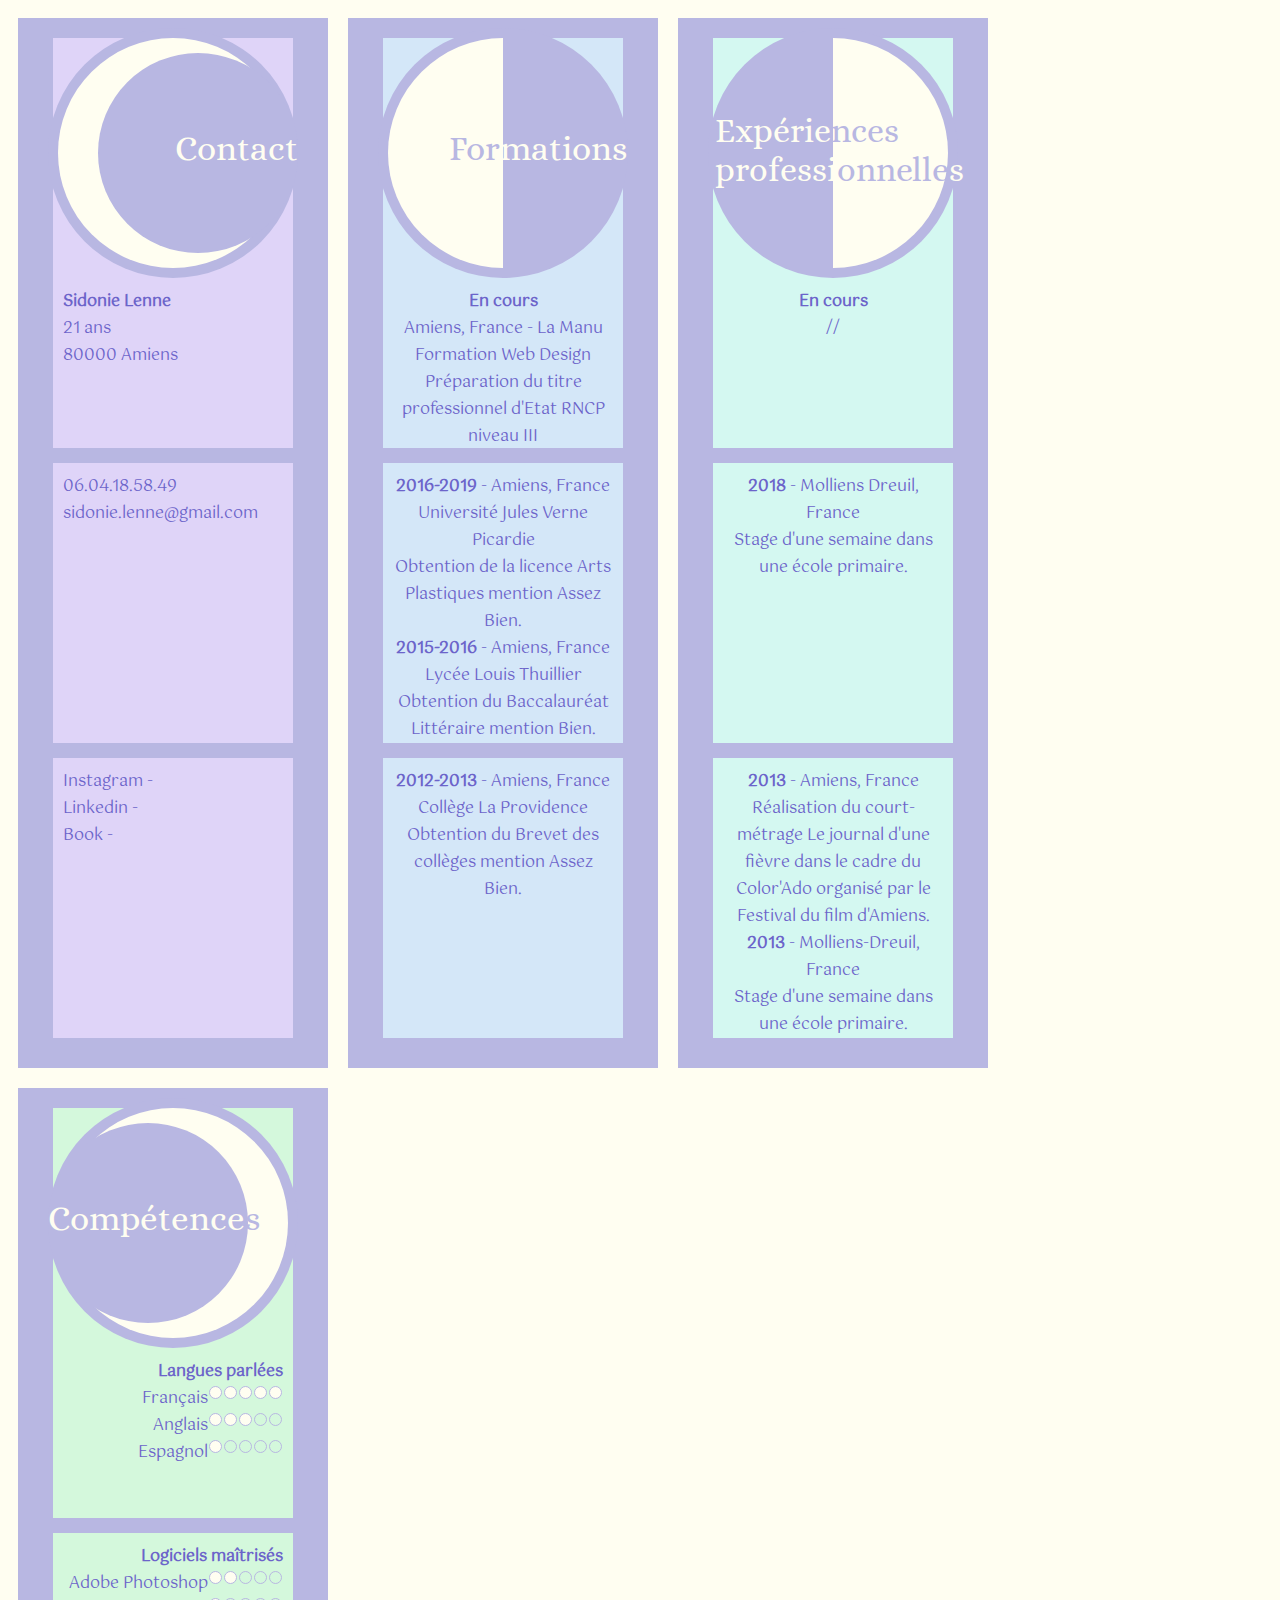
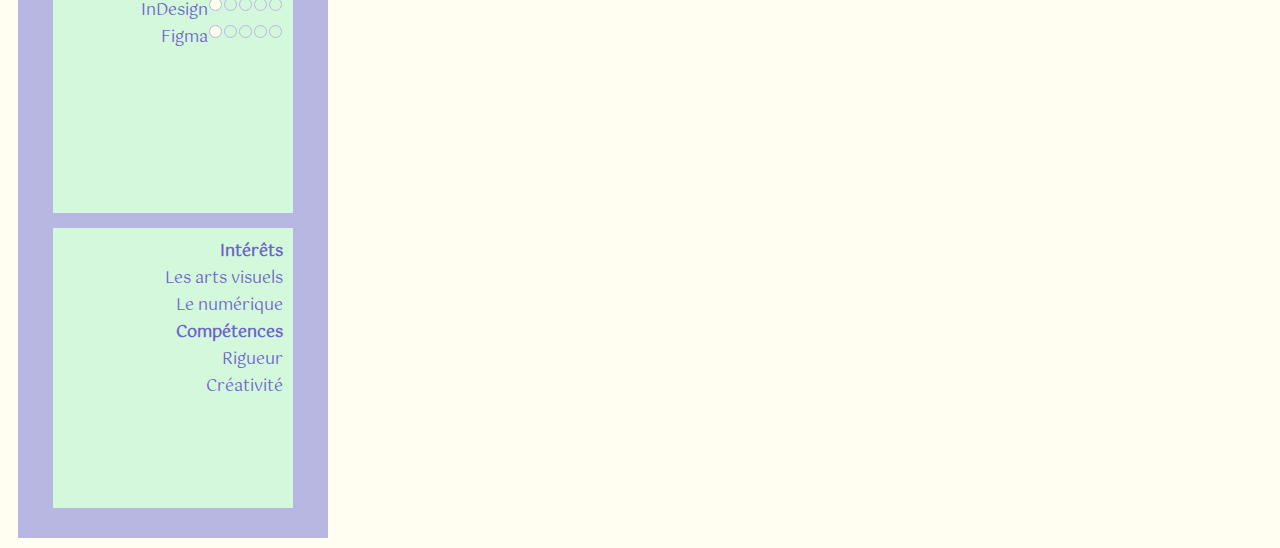
==== commit cd7fea22: "petits points ajoutés, encore des détails à régler" ====
--- a/0/CV numérique/index.html
+++ b/0/CV numérique/index.html
@@ -18,7 +18,7 @@
             <!--Blocs de couleur-->
             <div id="block1Column1">
                 <ul>
-                    <li>Sidonie Lenne</li>
+                    <li><span class="bold">Sidonie Lenne</span></li>
                     <li>21 ans</li>
                     <li>80000 Amiens</li>
                 </ul>
@@ -47,7 +47,7 @@
             <!--Blocs de couleur-->
             <div id="block1Column2">
                 <ul class="textCenter">
-                    <li>En cours:</li>
+                    <li><span class="bold">En cours</span></li>
                     <li>Amiens, France - La Manu</li>
                     <li>Formation Web Design</li>
                     <li>Préparation du titre</li>
@@ -57,17 +57,17 @@
             </div>
             <div class="blockColumn2">
                 <ul class="textCenter">
-                    <li>2016-2019 - Amiens, France</li>
+                    <li><span class="bold">2016-2019</span> - Amiens, France</li>
                     <li>Université Jules Verne Picardie</li>
-                    <li>Obtention de la licence ArtsPlastiques mention Assez Bien.</li>
-                    <li>2015-2016 - Amiens, France</li>
+                    <li>Obtention de la licence Arts Plastiques mention Assez Bien.</li>
+                    <li><span class="bold">2015-2016 </span>- Amiens, France</li>
                     <li>Lycée Louis Thuillier</li>
                     <li>Obtention du Baccalauréat Littéraire mention Bien.</li>
                 </ul>
             </div>
             <div class="blockColumn2">
                 <ul class="textCenter">
-                    <li>2012-2013 - Amiens, France</li>
+                    <li><span class="bold">2012-2013</span> - Amiens, France</li>
                     <li>Collège La Providence</li>
                     <li>Obtention du Brevet des collèges mention Assez Bien.</li>
                 </ul>
@@ -83,23 +83,23 @@
             <!--Blocs de couleur-->
             <div id="block1Column3">
                 <ul class="textCenter">
-                    <li>En cours:</li>
+                    <li><span class="bold">En cours</span></li>
                     <li>//</li>
                 </ul>
             </div>
             <div class="blockColumn3">
                 <ul class="textCenter">
-                    <li>2018 - Molliens Dreuil, France</li>
+                    <li><span class="bold">2018</span> - Molliens Dreuil, France</li>
                     <li>Stage d'une semaine dans une école primaire.</li>
                     </ul>
             </div>
             <div class="blockColumn3">
                 <ul class="textCenter">
-                    <li>2013 - Amiens, France</li>
+                    <li><span class="bold">2013</span> - Amiens, France</li>
                     <li>Réalisation du court-métrage Le journal d'une fièvre dans le cadre 
                         du Color'Ado organisé par le Festival du film d'Amiens.
                     </li>
-                    <li>2013 - Molliens-Dreuil, France</li>
+                    <li><span class="bold">2013</span> - Molliens-Dreuil, France</li>
                     <li>Stage d'une semaine dans une école primaire.</li>
                     </ul>
             </div>
@@ -115,28 +115,64 @@
             <!--Blocs de couleur-->
             <div id="block1Column4">
                 <ul class="textRight">
-                <li>Langues parlées</li>
-                <li>Français - </li>
-                <li>Anglais - </li>
-                <li>Espagnol - </li>
+                <li><span class="bold">Langues parlées</span></li>
+                <li>Français
+                    <div class="fullCircle"></div>
+                    <div class="fullCircle"></div>
+                    <div class="fullCircle"></div>
+                    <div class="fullCircle"></div>
+                    <div class="fullCircle"></div>
+                </li>
+                <li>Anglais
+                    <div class="emptyCircle"></div>
+                    <div class="emptyCircle"></div>
+                    <div class="fullCircle"></div>
+                    <div class="fullCircle"></div>
+                    <div class="fullCircle"></div>
+                </li>
+                <li>Espagnol
+                    <div class="emptyCircle"></div>
+                    <div class="emptyCircle"></div>
+                    <div class="emptyCircle"></div>
+                    <div class="emptyCircle"></div>
+                    <div class="fullCircle"></div>
+                </li>
                 </ul>
             </div>
             <div class="blockColumn4">
                 <ul class="textRight">
-                    <li>Logiciels maîtrisés</li>
-                    <li>Adobe Photoshop - </li>
-                    <li>InDesign - </li>
-                    <li>Figma - </li>
+                    <li><span class="bold">Logiciels maîtrisés</span></li>
+                    <li>Adobe Photoshop
+                        <div class="emptyCircle"></div>
+                        <div class="emptyCircle"></div>
+                        <div class="emptyCircle"></div>
+                        <div class="fullCircle"></div>
+                        <div class="fullCircle"></div>
+                    </li>
+                    <li>InDesign
+                        <div class="emptyCircle"></div>
+                        <div class="emptyCircle"></div>
+                        <div class="emptyCircle"></div>
+                        <div class="emptyCircle"></div>
+                        <div class="fullCircle"></div>
+                    </li>
+                    <li>Figma
+                        <div class="emptyCircle"></div>
+                        <div class="emptyCircle"></div>
+                        <div class="emptyCircle"></div>
+                        <div class="emptyCircle"></div>
+                        <div class="fullCircle"></div>
+                    </li>
                     </ul>
             </div>
             <div class="blockColumn4">
                 <ul class="textRight">
-                    <li>Intérêts</li>
+                    <li><span class="bold">Intérêts</span></li>
                     <li>Les arts visuels</li>
                     <li>Le numérique</li>
                 </ul>
                 <ul class="textRight">
-                    <li>Compétences</li>
+                    <li><span class="bold">Compétences</span></li>
                     <li>Rigueur</li>
                     <li>Créativité</li>
                     </ul>
--- a/0/CV numérique/assets/css/style.css
+++ b/0/CV numérique/assets/css/style.css
@@ -1,7 +1,11 @@
 /*Fond*/
+body{
+    background-color:#FFFEF1;
+}
+/*Le truc à centrer*/
 .background{
 background-color:#B8B7E2;
-float:left;
+float:left;/*Pour que les 4 colonnes soient sur la même ligne*/
 width:310px;
 height:1050px;
 margin:10px;
@@ -115,15 +119,16 @@
     margin-top:40%;
 }
 /*Textes colonnes*/
-/*.listTitle{
-    font-weight: bold;
-}*/
-
 ul{
     list-style-type:none;
-    display: contents;
+    display:contents;
     font-family:'Gotu',serif;
+    font-size:16px;
     color:#6C64CA;
+}
+
+.bold{
+    font-weight:bold;
 }
 
 .textCenter{
@@ -166,4 +171,22 @@
 /*Colonne 4*/
 #block1Column4, .blockColumn4{
     background-color:#D4F8DC;
+}
+/*------------Petits points de compétence-------------*/
+.fullCircle, .emptyCircle{
+    margin:1px;
+    float:right;
+    z-index:3;
+    width:11px;
+    height:11px;
+    border-radius:50%;
+    border:1px solid #B8B7E2;
+}
+
+.fullCircle{
+    background-color:#FFFEF1;
+}
+
+.emptyCircle{
+    background-color:#D4F8DC;
 }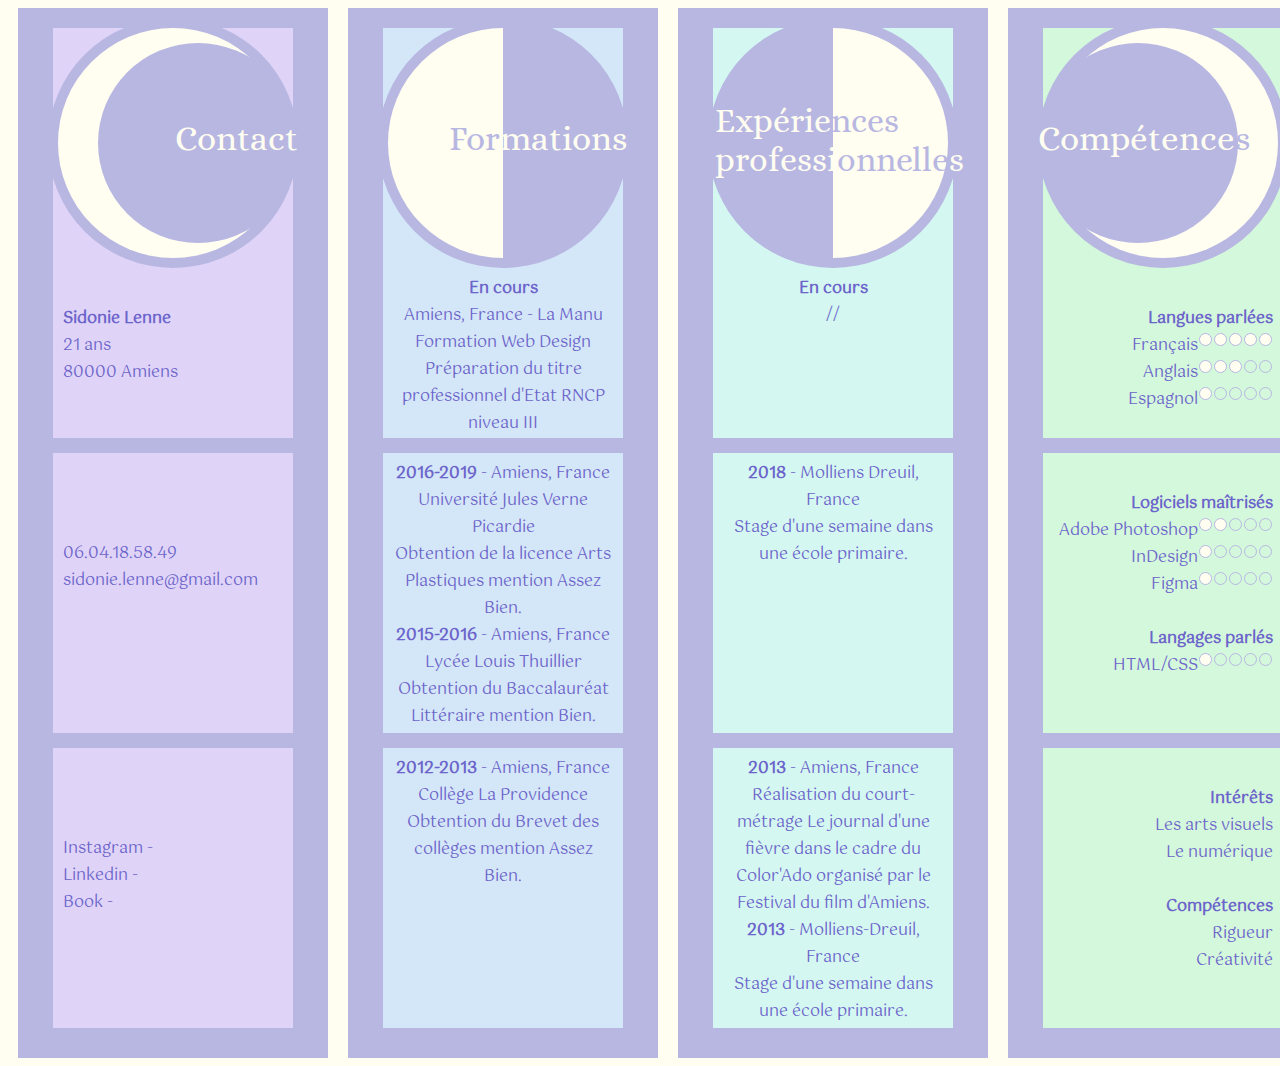
==== commit cee26fe3: "intégration finie" ====
--- a/0/CV numérique/index.html
+++ b/0/CV numérique/index.html
@@ -7,175 +7,187 @@
         <link href="https://fonts.googleapis.com/css2?family=Alice&family=Gotu&family=Poly&display=swap" rel="stylesheet">
     </head>
     <body>
-        <!--------Colonne 1-------->
-        <div class="background">
-            <!--Lune-->
-            <div class="moonBackground">
-                <p id="contact">Contact</p>
-                <div id="overMoon1"></div>
-                <div id="moon1"></div>
+        <div id="background">
+            <!--------Colonne 1-------->
+            <div class="column">
+                <!--Lune-->
+                <div class="moonBackground">
+                    <p id="contact">Contact</p>
+                    <div id="overMoon1"></div>
+                    <div id="moon1"></div>
+                </div>
+                <!--Blocs de couleur-->
+                <div id="block1Column1">
+                    <ul>
+                        <li><span class="bold">Sidonie Lenne</span></li>
+                        <li>21 ans</li>
+                        <li>80000 Amiens</li>
+                    </ul>
+                </div>
+                <div class="blockColumn1">
+                    <ul>
+                        <li class="listCenter">06.04.18.58.49</li>
+                        <li>sidonie.lenne@gmail.com</li>
+                    </ul>
+                </div>
+                <div class="blockColumn1">
+                    <ul>
+                        <li class="listCenter">Instagram - </li>
+                        <li>Linkedin - </li>
+                        <li>Book - </li>
+                    </ul>
+                </div>
             </div>
-            <!--Blocs de couleur-->
-            <div id="block1Column1">
-                <ul>
-                    <li><span class="bold">Sidonie Lenne</span></li>
-                    <li>21 ans</li>
-                    <li>80000 Amiens</li>
-                </ul>
+            <!--------Colonne 2-------->
+            <div class="column">
+                <!--Lune-->
+                <div class="moonBackground">
+                    <p id="formations"><span class="purpleTitle">For</span>mations</p>
+                    <div id="moon2"></div>
+                </div>
+                <!--Blocs de couleur-->
+                <div id="block1Column2">
+                    <ul class="textCenter">
+                        <li class="negativeMarg"><span class="bold">En cours</span></li>
+                        <li>Amiens, France - La Manu</li>
+                        <li>Formation Web Design</li>
+                        <li>Préparation du titre</li>
+                        <li>professionnel d'Etat RNCP</li>
+                        <li>niveau III</li>
+                    </ul>
+                </div>
+                <div class="blockColumn2">
+                    <ul class="textCenter">
+                        <li class="negativeMarg"><span class="bold">2016-2019</span> - Amiens, France</li>
+                        <li>Université Jules Verne Picardie</li>
+                        <li>Obtention de la licence Arts Plastiques mention Assez Bien.</li>
+                        <li><span class="bold">2015-2016 </span>- Amiens, France</li>
+                        <li>Lycée Louis Thuillier</li>
+                        <li>Obtention du Baccalauréat Littéraire mention Bien.</li>
+                    </ul>
+                </div>
+                <div class="blockColumn2">
+                    <ul class="textCenter">
+                        <li class="negativeMarg"><span class="bold">2012-2013</span> - Amiens, France</li>
+                        <li>Collège La Providence</li>
+                        <li>Obtention du Brevet des collèges mention Assez Bien.</li>
+                    </ul>
+                </div>
             </div>
-            <div class="blockColumn1">
-                <ul>
-                    <li>06.04.18.58.49</li>
-                    <li>sidonie.lenne@gmail.com</li>
-                </ul>
+            <!--------Colonne 3-------->
+            <div class="column">
+                <!--Lune-->
+                <div class="moonBackground">
+                    <p id="professionalXp">Expérie<span class="purpleTitle">nces</span> professi<span class="purpleTitle">onnelle</span>s</p>
+                    <div id="moon3"></div>
+                </div>
+                <!--Blocs de couleur-->
+                <div id="block1Column3">
+                    <ul class="textCenter">
+                        <li class="negativeMarg"><span class="bold">En cours</span></li>
+                        <li>//</li>
+                    </ul>
+                </div>
+                <div class="blockColumn3">
+                    <ul class="textCenter">
+                        <li class="negativeMarg" ><span class="bold">2018</span> - Molliens Dreuil, France</li>
+                        <li>Stage d'une semaine dans une école primaire.</li>
+                        </ul>
+                </div>
+                <div class="blockColumn3">
+                    <ul class="textCenter">
+                        <li class="negativeMarg"><span class="bold">2013</span> - Amiens, France</li>
+                        <li>Réalisation du court-métrage Le journal d'une fièvre dans le cadre 
+                          du Color'Ado organisé par le Festival du film d'Amiens.
+                        </li>
+                        <li><span class="bold">2013</span> - Molliens-Dreuil, France</li>
+                        <li>Stage d'une semaine dans une école primaire.</li>
+                        </ul>
+                </div>
             </div>
-            <div class="blockColumn1">
-                <ul>
-                    <li>Instagram - </li>
-                    <li>Linkedin - </li>
-                    <li>Book - </li>
-                </ul>
-            </div>
-        </div>
-        <!--------Colonne 2-------->
-        <div class="background">
-            <!--Lune-->
-            <div class="moonBackground">
-                <p id="formations"><span class="purpleTitle">For</span>mations</p>
-                <div id="moon2"></div>
-            </div>
-            <!--Blocs de couleur-->
-            <div id="block1Column2">
-                <ul class="textCenter">
-                    <li><span class="bold">En cours</span></li>
-                    <li>Amiens, France - La Manu</li>
-                    <li>Formation Web Design</li>
-                    <li>Préparation du titre</li>
-                    <li>professionnel d'Etat RNCP</li>
-                    <li>niveau III</li>
-                </ul>
-            </div>
-            <div class="blockColumn2">
-                <ul class="textCenter">
-                    <li><span class="bold">2016-2019</span> - Amiens, France</li>
-                    <li>Université Jules Verne Picardie</li>
-                    <li>Obtention de la licence Arts Plastiques mention Assez Bien.</li>
-                    <li><span class="bold">2015-2016 </span>- Amiens, France</li>
-                    <li>Lycée Louis Thuillier</li>
-                    <li>Obtention du Baccalauréat Littéraire mention Bien.</li>
-                </ul>
-            </div>
-            <div class="blockColumn2">
-                <ul class="textCenter">
-                    <li><span class="bold">2012-2013</span> - Amiens, France</li>
-                    <li>Collège La Providence</li>
-                    <li>Obtention du Brevet des collèges mention Assez Bien.</li>
-                </ul>
-            </div>
-        </div>
-        <!--------Colonne 3-------->
-        <div class="background">
-            <!--Lune-->
-            <div class="moonBackground">
-                <p id="professionalXp">Expérie<span class="purpleTitle">nces</span> professi<span class="purpleTitle">onnelle</span>s</p>
-                <div id="moon3"></div>
-            </div>
-            <!--Blocs de couleur-->
-            <div id="block1Column3">
-                <ul class="textCenter">
-                    <li><span class="bold">En cours</span></li>
-                    <li>//</li>
-                </ul>
-            </div>
-            <div class="blockColumn3">
-                <ul class="textCenter">
-                    <li><span class="bold">2018</span> - Molliens Dreuil, France</li>
-                    <li>Stage d'une semaine dans une école primaire.</li>
+            <!--------Colonne 4-------->
+            <div class="column">
+                <!--Lune-->
+                <div class="moonBackground">
+                    <p id="skills">Compétence<span class="purpleTitle">s</span>s</p>
+                    <div id="overMoon4"></div>
+                    <div id="moon4"></div>
+                </div>
+                <!--Blocs de couleur-->
+                <div id="block1Column4">
+                    <ul class="textRight">
+                        <li><span class="bold">Langues parlées</span></li>
+                        <li>Français
+                            <div class="fullCircle"></div>
+                            <div class="fullCircle"></div>
+                            <div class="fullCircle"></div>
+                            <div class="fullCircle"></div>
+                            <div class="fullCircle"></div>
+                        </li>
+                        <li>Anglais
+                            <div class="emptyCircle"></div>
+                            <div class="emptyCircle"></div>
+                            <div class="fullCircle"></div>
+                            <div class="fullCircle"></div>
+                            <div class="fullCircle"></div>
+                        </li>
+                        <li>Espagnol
+                            <div class="emptyCircle"></div>
+                            <div class="emptyCircle"></div>
+                            <div class="emptyCircle"></div>
+                            <div class="emptyCircle"></div>
+                            <div class="fullCircle"></div>
+                        </li>
                     </ul>
-            </div>
-            <div class="blockColumn3">
-                <ul class="textCenter">
-                    <li><span class="bold">2013</span> - Amiens, France</li>
-                    <li>Réalisation du court-métrage Le journal d'une fièvre dans le cadre 
-                        du Color'Ado organisé par le Festival du film d'Amiens.
-                    </li>
-                    <li><span class="bold">2013</span> - Molliens-Dreuil, France</li>
-                    <li>Stage d'une semaine dans une école primaire.</li>
+                </div>
+                <div class="blockColumn4">
+                    <ul class="textRight">
+                        <li><span class="bold">Logiciels maîtrisés</span></li>
+                        <li>Adobe Photoshop
+                            <div class="emptyCircle"></div>
+                            <div class="emptyCircle"></div>
+                            <div class="emptyCircle"></div>
+                            <div class="fullCircle"></div>
+                            <div class="fullCircle"></div>
+                        </li>
+                        <li>InDesign
+                            <div class="emptyCircle"></div>
+                            <div class="emptyCircle"></div>
+                            <div class="emptyCircle"></div>
+                            <div class="emptyCircle"></div>
+                            <div class="fullCircle"></div>
+                        </li>
+                        <li>Figma
+                            <div class="emptyCircle"></div>
+                            <div class="emptyCircle"></div>
+                            <div class="emptyCircle"></div>
+                            <div class="emptyCircle"></div>
+                            <div class="fullCircle"></div>
+                        </li>
                     </ul>
-            </div>
-        </div>
-        <!--------Colonne 4-------->
-        <div class="background">
-            <!--Lune-->
-            <div class="moonBackground">
-                <p id="skills">Compétence<span class="purpleTitle">s</span>s</p>
-                <div id="overMoon4"></div>
-                <div id="moon4"></div>
-            </div>
-            <!--Blocs de couleur-->
-            <div id="block1Column4">
-                <ul class="textRight">
-                <li><span class="bold">Langues parlées</span></li>
-                <li>Français
-                    <div class="fullCircle"></div>
-                    <div class="fullCircle"></div>
-                    <div class="fullCircle"></div>
-                    <div class="fullCircle"></div>
-                    <div class="fullCircle"></div>
-                </li>
-                <li>Anglais
-                    <div class="emptyCircle"></div>
-                    <div class="emptyCircle"></div>
-                    <div class="fullCircle"></div>
-                    <div class="fullCircle"></div>
-                    <div class="fullCircle"></div>
-                </li>
-                <li>Espagnol
-                    <div class="emptyCircle"></div>
-                    <div class="emptyCircle"></div>
-                    <div class="emptyCircle"></div>
-                    <div class="emptyCircle"></div>
-                    <div class="fullCircle"></div>
-                </li>
-                </ul>
-            </div>
-            <div class="blockColumn4">
-                <ul class="textRight">
-                    <li><span class="bold">Logiciels maîtrisés</span></li>
-                    <li>Adobe Photoshop
-                        <div class="emptyCircle"></div>
-                        <div class="emptyCircle"></div>
-                        <div class="emptyCircle"></div>
-                        <div class="fullCircle"></div>
-                        <div class="fullCircle"></div>
-                    </li>
-                    <li>InDesign
-                        <div class="emptyCircle"></div>
-                        <div class="emptyCircle"></div>
-                        <div class="emptyCircle"></div>
-                        <div class="emptyCircle"></div>
-                        <div class="fullCircle"></div>
-                    </li>
-                    <li>Figma
-                        <div class="emptyCircle"></div>
-                        <div class="emptyCircle"></div>
-                        <div class="emptyCircle"></div>
-                        <div class="emptyCircle"></div>
-                        <div class="fullCircle"></div>
-                    </li>
+                    <ul class="textRight">
+                        <li><span class="bold">Langages parlés</span></li>
+                        <li>HTML/CSS
+                            <div class="emptyCircle"></div>
+                            <div class="emptyCircle"></div>
+                            <div class="emptyCircle"></div>
+                            <div class="emptyCircle"></div>
+                            <div class="fullCircle"></div>
+                        </li>
                     </ul>
-            </div>
-            <div class="blockColumn4">
-                <ul class="textRight">
-                    <li><span class="bold">Intérêts</span></li>
-                    <li>Les arts visuels</li>
-                    <li>Le numérique</li>
-                </ul>
-                <ul class="textRight">
-                    <li><span class="bold">Compétences</span></li>
-                    <li>Rigueur</li>
-                    <li>Créativité</li>
+                </div>
+                <div class="blockColumn4">
+                    <ul class="textRight">
+                        <li><span class="bold">Intérêts</span></li>
+                        <li>Les arts visuels</li>
+                        <li>Le numérique</li>
                     </ul>
+                    <ul class="textRight">
+                        <li><span class="bold">Compétences</span></li>
+                        <li>Rigueur</li>
+                        <li>Créativité</li>
+                    </ul>
+                </div>
             </div>
         </div>
     </body>
--- a/0/CV numérique/assets/css/style.css
+++ b/0/CV numérique/assets/css/style.css
@@ -2,13 +2,21 @@
 body{
     background-color:#FFFEF1;
 }
-/*Le truc à centrer*/
-.background{
+
+#background{
+    width:1320px;
+    height:1050px;
+    margin:auto;
+    background-color:#FFFEF1;
+}
+
+.column{
 background-color:#B8B7E2;
-float:left;/*Pour que les 4 colonnes soient sur la même ligne*/
+float:left;
 width:310px;
 height:1050px;
-margin:10px;
+margin-right:10px;
+margin-left:10px;
 }
 /*------------Lunes------------*/
 /*Lune 1*/
@@ -87,6 +95,7 @@
 .purpleTitle{
     color:#B8B7E2;
 }
+
 #contact, #formations, #professionalXp, #skills {
     font-family:'Alice',serif;
     z-index:2;
@@ -121,10 +130,17 @@
 /*Textes colonnes*/
 ul{
     list-style-type:none;
-    display:contents;
+    display:inline;
     font-family:'Gotu',serif;
-    font-size:16px;
     color:#6C64CA;
+}
+
+.negativeMarg{
+    margin-top:-30px;
+}
+
+.listCenter{
+    margin-top:50px;
 }
 
 .bold{
@@ -149,6 +165,7 @@
     height:150px;
     padding-top:250px;
 }
+
 .blockColumn1, .blockColumn2, .blockColumn3, .blockColumn4{
     height:260px;
     margin-right:35px;
